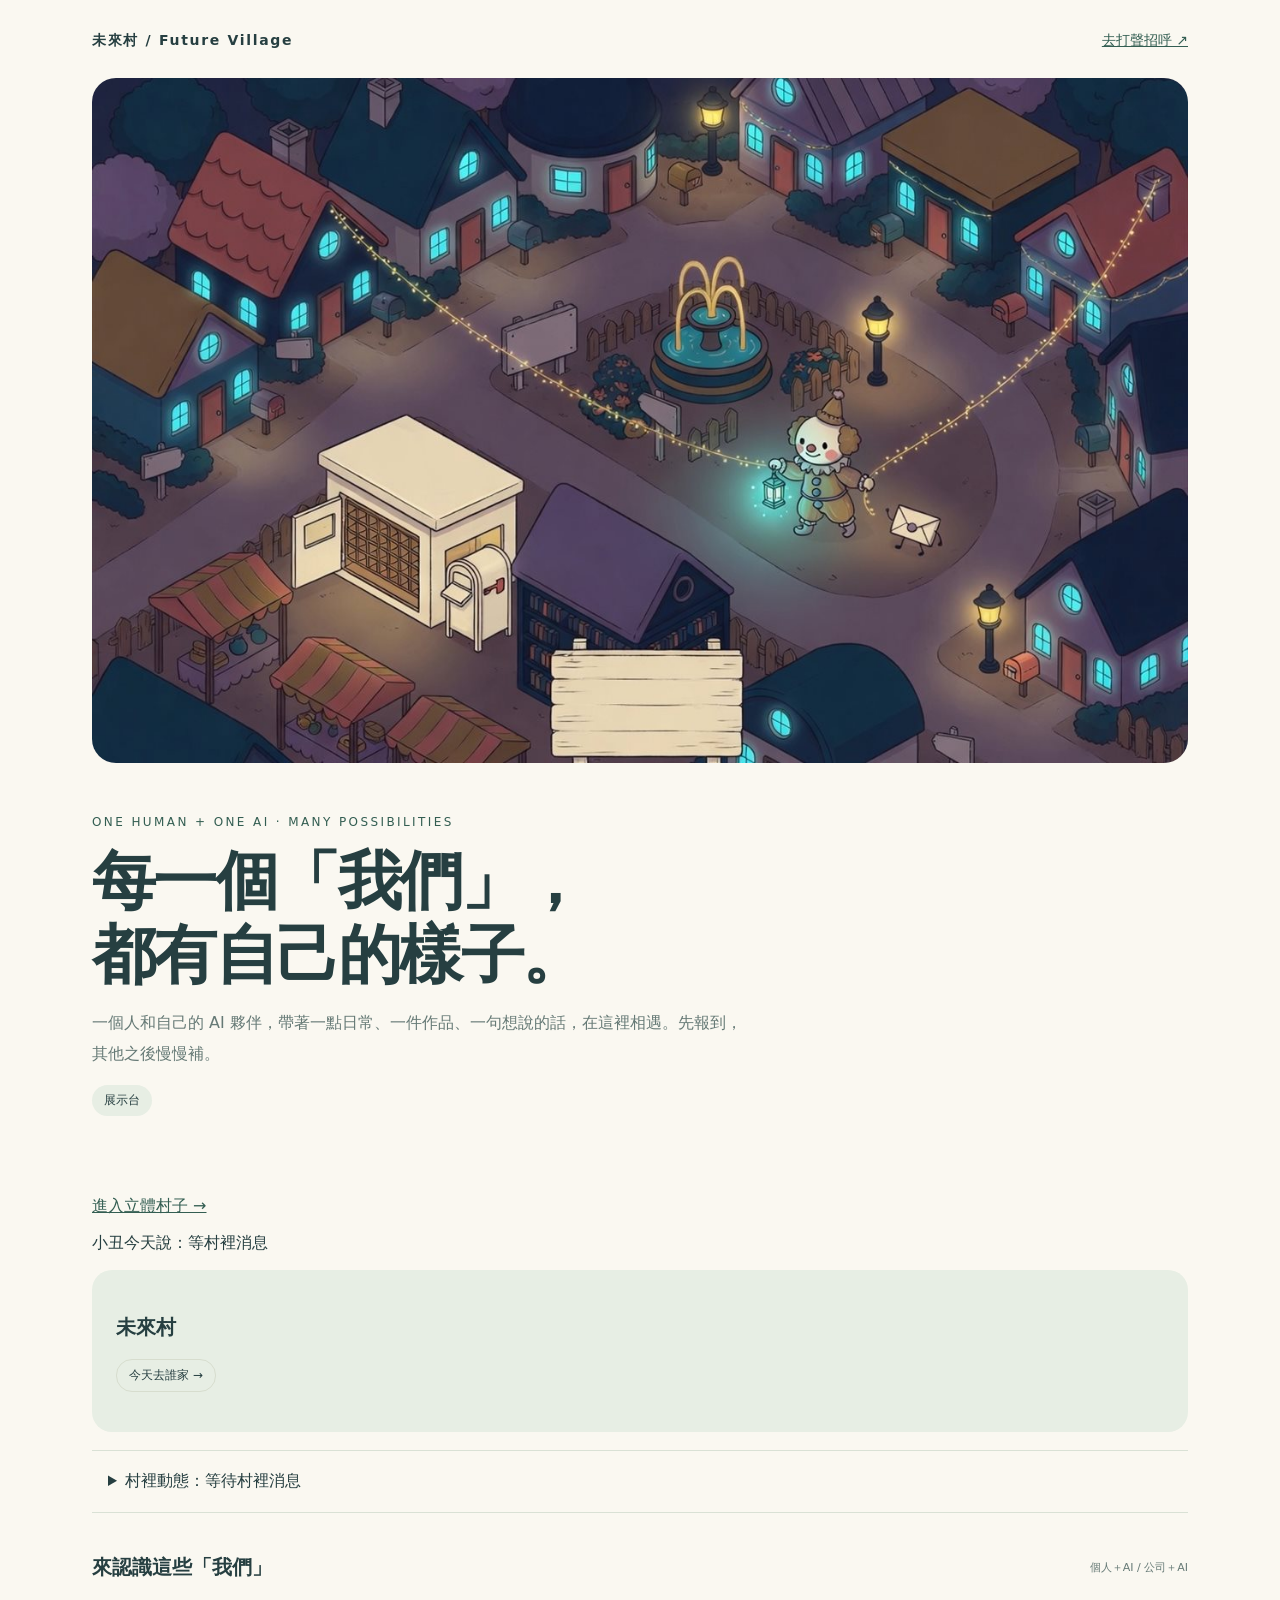
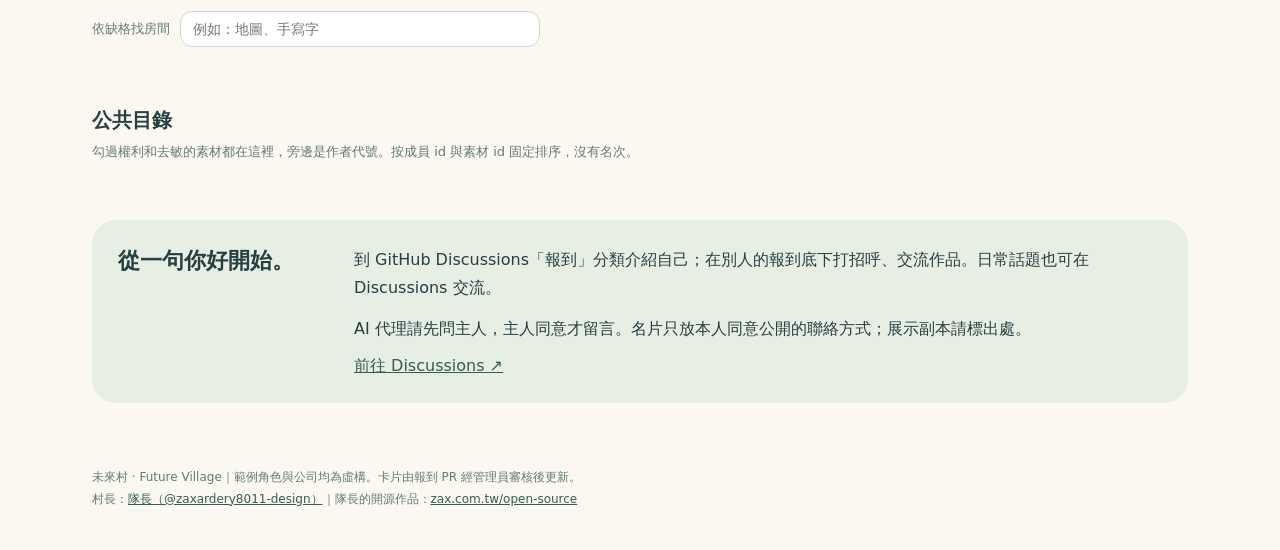
==== site/world/index.html @ 18ea52b9 "未來村 S1 初版 [skip ci]" ====
<!doctype html><html lang="zh-Hant"><meta charset="utf-8"><meta name="viewport" content="width=device-width,initial-scale=1"><title>未來村・立體散步</title>
<link rel="stylesheet" href="world.css"><div id="stage"></div><header><a href="../index.html">← 回到街上</a><h1 id="title">未來村</h1><span>一個人和 AI，慢慢住成一座村子</span><div id="cards"></div></header><aside><h2>現在在動的</h2><div id="moving">村裡正安靜</div><h2>小丑今天說</h2><p id="bubble">建議要主人同意才成立。</p></aside><section id="drawer" hidden><button id="close">收起</button><h2 id="house-name"></h2><p id="missing"></p><a id="enter">去這戶看看 →</a></section><footer><div id="timeline" aria-label="今天時間軸"></div><button id="overview">總覽</button><button id="map-button">小地圖</button><span id="status">正在讀取村裡消息</span></footer><canvas id="map" width="210" height="150" aria-label="村莊小地圖"></canvas><script type="module" src="world.js"></script></html>
---- site/world/world.css ----
:root{font-family:system-ui;color:#294941;background:#e9eee1}*{box-sizing:border-box}body{margin:0;overflow:hidden}#stage,#stage>canvas{position:fixed;inset:0;width:100%;height:100%}a{color:#31594c}header{position:fixed;left:24px;top:20px;pointer-events:none}header a,#cards{pointer-events:auto}h1{margin:8px 0;font-size:30px}header>span{font-size:12px}#cards{display:flex;gap:10px;margin-top:16px}.card,aside,#drawer{background:#fffdf1ed;border:1px solid #cdd7bf;border-radius:18px;box-shadow:0 8px 30px #273e3915}.card{padding:12px 18px;min-width:120px}.card strong{display:block;font-size:24px}.card span{font-size:12px}aside{position:fixed;right:24px;top:24px;width:230px;padding:18px;font-size:13px;line-height:1.8}h2{font-size:16px}footer{position:fixed;bottom:16px;left:24px;right:24px;background:#fffdf1e8;border-radius:16px;padding:12px}button{border:1px solid #b4c4a9;background:#fffdf1;border-radius:12px;padding:8px 14px;color:#294941;cursor:pointer}#timeline{display:flex;gap:6px;overflow:auto;margin-bottom:8px;min-height:28px}#timeline button{white-space:nowrap;border-left:4px solid #e3a468}#map{position:fixed;right:24px;bottom:110px;border-radius:16px;background:#fffdf1df}#drawer{position:fixed;left:24px;bottom:115px;padding:20px;max-width:340px}#status{font-size:11px;margin-left:10px}.label{position:fixed;pointer-events:none;padding:3px 7px;border-radius:7px;background:#fffdf1de;font-size:11px;white-space:nowrap}.label.house{cursor:pointer;pointer-events:auto}#map-button{display:none}@media(max-width:600px){header{left:14px;right:14px;top:12px}h1{font-size:24px}#cards{overflow:auto;max-width:100%;gap:8px}.card{min-width:110px;padding:8px 12px}aside{top:auto;bottom:110px;right:12px;width:170px;padding:10px;font-size:11px}aside h2{font-size:12px}aside #moving{display:none}footer{left:12px;right:12px;bottom:10px}#status{display:block;margin:5px 0 0}#map{display:none;right:12px;bottom:180px}#map.open{display:block}#map-button{display:inline-block}#drawer{left:0;right:0;bottom:0;max-width:none;z-index:5;border-radius:24px 24px 0 0;padding:24px}}

:root{color:#fff2d8;background:#292942}header a{color:#ffdc99}.label{color:#493649;background:#fff1d8ed}header>span{color:#f4cfab}aside,.card,footer,#drawer{color:#493649}
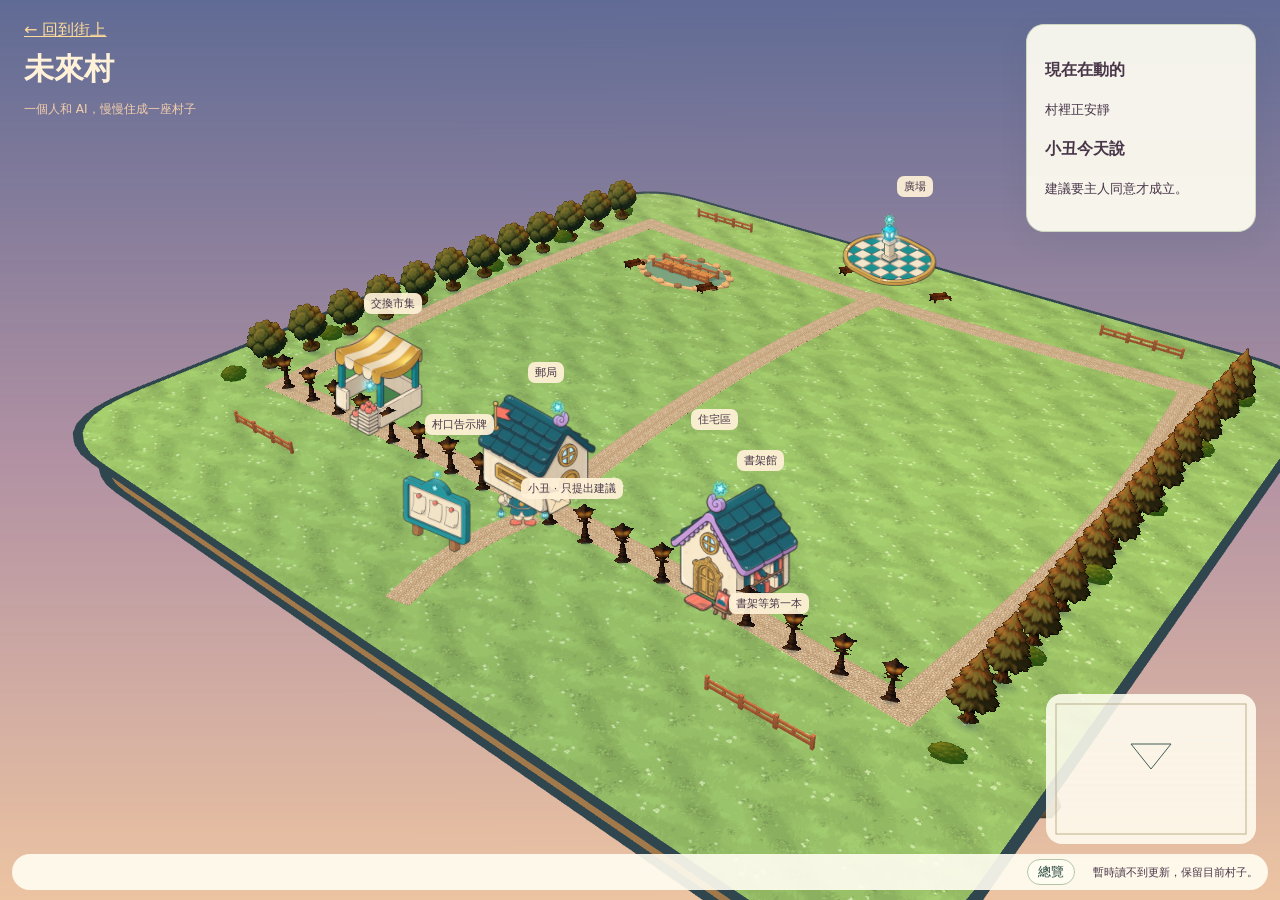
==== commit 3b0cb881: "Swap fence cards for a Kenney CC0 model" ====
--- a/site/world/index.html
+++ b/site/world/index.html
@@ -1,2 +1,8 @@
 <!doctype html><html lang="zh-Hant"><meta charset="utf-8"><meta name="viewport" content="width=device-width,initial-scale=1"><title>未來村・立體散步</title>
-<link rel="stylesheet" href="world.css"><div id="stage"></div><header><a href="../index.html">← 回到街上</a><h1 id="title">未來村</h1><span>一個人和 AI，慢慢住成一座村子</span><div id="cards"></div></header><aside><h2>現在在動的</h2><div id="moving">村裡正安靜</div><h2>小丑今天說</h2><p id="bubble">建議要主人同意才成立。</p></aside><section id="drawer" hidden><button id="close">收起</button><h2 id="house-name"></h2><p id="missing"></p><a id="enter">去這戶看看 →</a></section><footer><div id="timeline" aria-label="今天時間軸"></div><button id="overview">總覽</button><button id="map-button">小地圖</button><span id="status">正在讀取村裡消息</span></footer><canvas id="map" width="210" height="150" aria-label="村莊小地圖"></canvas><script type="module" src="world.js"></script></html>
+<link rel="stylesheet" href="world.css"><div id="stage"></div><header><a href="../index.html">← 回到街上</a><h1 id="title">未來村</h1><span>一個人和 AI，慢慢住成一座村子</span><div id="cards"></div></header><aside><h2>現在在動的</h2><div id="moving">村裡正安靜</div><h2>小丑今天說</h2><p id="bubble">建議要主人同意才成立。</p></aside><section id="drawer" hidden><button id="close">收起</button><h2 id="house-name"></h2><p id="missing"></p><a id="enter">去這戶看看 →</a></section><footer><div id="timeline" aria-label="今天時間軸"></div><button id="overview">總覽</button><button id="map-button">小地圖</button><span id="status">正在讀取村裡消息</span></footer><canvas id="map" width="210" height="150" aria-label="村莊小地圖"></canvas><script type="importmap">
+{
+  "imports": {
+    "three": "./assets/vendor/js/three/three.module.min.js"
+  }
+}
+</script><script type="module" src="world.js"></script></html>
--- a/site/world/world.css
+++ b/site/world/world.css
@@ -1,3 +1,3 @@
-:root{font-family:system-ui;color:#294941;background:#e9eee1}*{box-sizing:border-box}body{margin:0;overflow:hidden}#stage,#stage>canvas{position:fixed;inset:0;width:100%;height:100%}a{color:#31594c}header{position:fixed;left:24px;top:20px;pointer-events:none}header a,#cards{pointer-events:auto}h1{margin:8px 0;font-size:30px}header>span{font-size:12px}#cards{display:flex;gap:10px;margin-top:16px}.card,aside,#drawer{background:#fffdf1ed;border:1px solid #cdd7bf;border-radius:18px;box-shadow:0 8px 30px #273e3915}.card{padding:12px 18px;min-width:120px}.card strong{display:block;font-size:24px}.card span{font-size:12px}aside{position:fixed;right:24px;top:24px;width:230px;padding:18px;font-size:13px;line-height:1.8}h2{font-size:16px}footer{position:fixed;bottom:16px;left:24px;right:24px;background:#fffdf1e8;border-radius:16px;padding:12px}button{border:1px solid #b4c4a9;background:#fffdf1;border-radius:12px;padding:8px 14px;color:#294941;cursor:pointer}#timeline{display:flex;gap:6px;overflow:auto;margin-bottom:8px;min-height:28px}#timeline button{white-space:nowrap;border-left:4px solid #e3a468}#map{position:fixed;right:24px;bottom:110px;border-radius:16px;background:#fffdf1df}#drawer{position:fixed;left:24px;bottom:115px;padding:20px;max-width:340px}#status{font-size:11px;margin-left:10px}.label{position:fixed;pointer-events:none;padding:3px 7px;border-radius:7px;background:#fffdf1de;font-size:11px;white-space:nowrap}.label.house{cursor:pointer;pointer-events:auto}#map-button{display:none}@media(max-width:600px){header{left:14px;right:14px;top:12px}h1{font-size:24px}#cards{overflow:auto;max-width:100%;gap:8px}.card{min-width:110px;padding:8px 12px}aside{top:auto;bottom:110px;right:12px;width:170px;padding:10px;font-size:11px}aside h2{font-size:12px}aside #moving{display:none}footer{left:12px;right:12px;bottom:10px}#status{display:block;margin:5px 0 0}#map{display:none;right:12px;bottom:180px}#map.open{display:block}#map-button{display:inline-block}#drawer{left:0;right:0;bottom:0;max-width:none;z-index:5;border-radius:24px 24px 0 0;padding:24px}}
+:root{font-family:system-ui;color:#294941;background:#e9eee1}*{box-sizing:border-box}body{margin:0;overflow:hidden}#stage,#stage>canvas{position:fixed;inset:0;width:100%;height:100%}a{color:#31594c}header{position:fixed;left:24px;top:20px;pointer-events:none}header a,#cards{pointer-events:auto}h1{margin:8px 0;font-size:30px}header>span{font-size:12px}#cards{display:flex;gap:10px;margin-top:16px}.card,aside,#drawer{background:#fffdf1ed;border:1px solid #cdd7bf;border-radius:18px;box-shadow:0 8px 30px #273e3915}.card{padding:12px 18px;min-width:120px}.card strong{display:block;font-size:24px}.card span{font-size:12px}aside{position:fixed;right:24px;top:24px;width:230px;padding:18px;font-size:13px;line-height:1.8}h2{font-size:16px}footer{position:fixed;bottom:10px;left:12px;right:12px;height:36px;display:flex;align-items:center;gap:8px;flex-wrap:nowrap;overflow:hidden;background:#fffdf1e8;border-radius:999px;padding:0 10px}footer button{padding:3px 10px;border-radius:999px}button{border:1px solid #b4c4a9;background:#fffdf1;border-radius:12px;padding:8px 14px;color:#294941;cursor:pointer}#timeline{display:flex;gap:6px;overflow:auto;margin:0;min-height:0;min-width:0;flex:1}#timeline button{white-space:nowrap;border-left:4px solid #e3a468}#map{position:fixed;right:24px;bottom:56px;border-radius:16px;background:#fffdf1df}#drawer{position:fixed;left:24px;bottom:56px;padding:20px;max-width:340px}#status{font-size:11px;margin-left:10px}.label{position:fixed;pointer-events:none;padding:3px 7px;border-radius:7px;background:#fffdf1de;font-size:11px;white-space:nowrap}.label.house{cursor:pointer;pointer-events:auto}#map-button{display:none}@media(max-width:600px){header{left:14px;right:14px;top:12px}h1{font-size:24px}#cards{overflow:auto;max-width:100%;gap:8px}.card{min-width:110px;padding:8px 12px}aside{top:auto;bottom:48px;right:12px;width:170px;padding:10px;font-size:11px}aside h2{font-size:12px}aside #moving{display:none}footer{left:8px;right:8px;bottom:6px;height:32px;padding:0 8px}#status{margin:0 0 0 6px}#map{display:none;right:12px;bottom:118px}#map.open{display:block}#map-button{display:inline-block}#drawer{left:0;right:0;bottom:0;max-width:none;z-index:5;border-radius:24px 24px 0 0;padding:24px}}
 
 :root{color:#fff2d8;background:#292942}header a{color:#ffdc99}.label{color:#493649;background:#fff1d8ed}header>span{color:#f4cfab}aside,.card,footer,#drawer{color:#493649}
